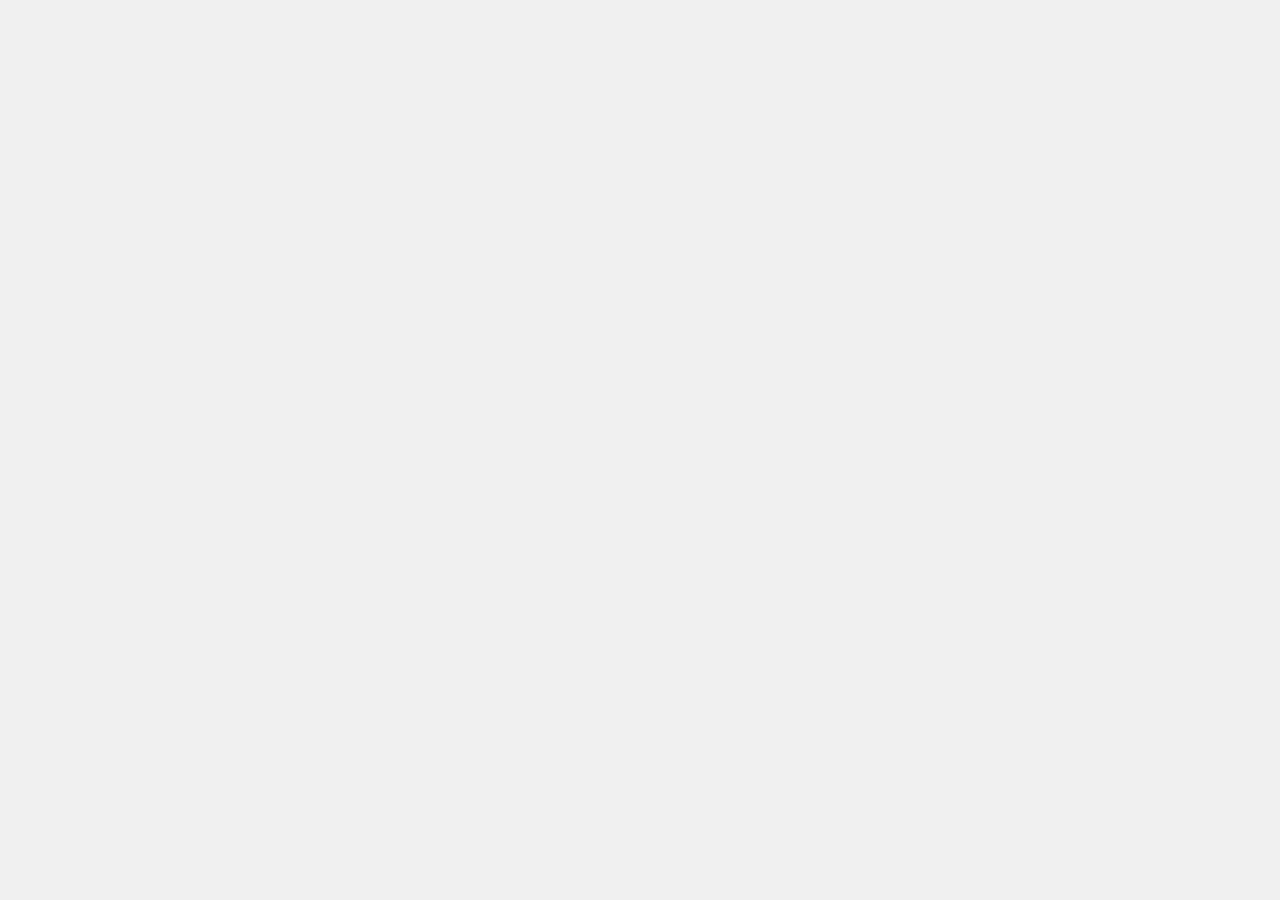
==== index.html @ 4c904f69 "seg2" ====
<!DOCTYPE html>
<html lang="es">

<head>
    <meta charset="UTF-8">
    <title>Constancia Libre de Deuda – Dinámica</title>
    <link rel="stylesheet" href="styles.css">
</head>


<body>

    <div id="loginView" style="text-align:center; margin-top:40px; display:none;">
        <h2>Acceso restringido</h2>
        <button onclick="login()">Ingresar</button>
    </div>
    <div id="app" style="display:none;">
        <div class="layout">

            <!-- Panel de formulario -->
            <section class="form-panel">
                <h1>Datos de la constancia</h1>

                <form id="deudaForm">
                    <label>
                        Fecha de la carta
                        <input type="date" id="inputFechaCarta" required>
                    </label>

                    <label>
                        Número de póliza
                        <input type="text" id="inputPoliza" required>
                    </label>

                    <label>
                        Fecha de inicio de vigencia
                        <input type="date" id="inputInicioVigencia" required>
                    </label>

                    <label>
                        Fecha final de vigencia
                        <input type="date" id="inputFinVigencia" required>
                    </label>

                    <label>
                        Fecha final de libre deuda
                        <input type="date" id="inputFinLibreDeuda" required>
                    </label>

                    <button type="button" id="btnActualizar">Actualizar carta</button>
                    <button type="button" onclick="window.print()">Imprimir / PDF</button>
                </form>
            </section>

            <!-- Panel de vista previa de la carta -->
            <section class="preview-panel">
                <div class="page">

                    <!-- Barra roja izquierda -->
                    <img src="rojo.jpg" alt="" class="barra-roja">

                    <!-- Logo La Caja arriba derecha -->
                    <img src="caja3.jpg" alt="La Caja de Ahorro y Seguro" class="logo-caja">

                    <!-- Fecha -->
                    <div class="fecha" id="fechaCarta">
                        Buenos Aires, 27 de octubre de 2025
                    </div>

                    <!-- Bloque referencia a la derecha -->
                    <div class="referencia">
                        <span>Ref.: Seguro de</span>
                        <span>Automotor Flota</span>
                        <span>Póliza N°</span>
                        <span id="polizaNumeroRef">5160027337603</span>
                    </div>

                    <!-- Contenido principal -->
                    <div class="contenido">
                        <p class="destinatario">
                            SRES: KOMPAS SRL
                        </p>

                        <div class="parrafos">
                            <p>
                                Nos dirigimos a Ustedes en representación de Caja de Seguros S.A., con el objeto de dar
                                respuesta a
                                vuestra solicitud de extensión de una constancia que les permita justificar
                                fehacientemente
                                ante
                                quien corresponda, el estado de pago de los premios de la póliza N°
                                <span id="polizaNumeroTexto">5160027337603</span>.
                            </p>

                            <p class="p2">
                                En tal sentido, les informamos que la póliza de referencia está adherida al débito
                                automático de
                                MACRO Suc.CENTRAL XXXXXXXXXXXXXXXXXX4841, tiene vigencia desde las 12hs del
                                <span id="fechaInicioVigenciaTexto">31/08/2025</span> hasta las 12hs del
                                <span id="fechaFinVigenciaTexto">28/02/2026</span> y se encuentra con sus pagos al día y
                                sin
                                deuda exigible hasta el <span id="fechaFinLibreDeudaTexto">28/11/2025</span> inclusive.
                            </p>

                            <p class="p3">
                                Sin otro particular, los saludamos muy atentamente.
                            </p>
                        </div>
                    </div>

                    <!-- Firma y bloque de cargo -->
                    <div class="firma-bloque">
                        <img src="firma2.jpg" alt="Firma" class="firma-img">
                        <div class="firma-linea"></div>
                        <p class="firmante">
                            Víctor Carpinelli<br>
                            Jefe de Servicios de Cobranzas<br>
                            Gerencia de Operaciones y Servicios<br>
                            de Negocio
                        </p>
                    </div>

                </div>
            </section>

        </div>
    </div>
    <script src="https://cdn.auth0.com/js/auth0-spa-js/2.5/auth0-spa-js.production.js"></script>
    <script src="auth.js"></script>
    <script src="script.js"></script>

</body>

</html>
---- styles.css ----
/* ---------- Layout general ---------- */

body {
    margin: 0;
    padding: 0;
    background: #f0f0f0;
    font-family: Arial, Helvetica, sans-serif;
}

.layout {
    display: flex;
    gap: 16px;
    padding: 16px;
    box-sizing: border-box;
}

/* Panel del formulario */
.form-panel {
    width: 280px;
    background: #ffffff;
    padding: 16px;
    box-shadow: 0 0 4px rgba(0, 0, 0, 0.1);
    box-sizing: border-box;
}

.form-panel h1 {
    font-size: 16px;
    margin-top: 0;
}

.form-panel form {
    display: flex;
    flex-direction: column;
    gap: 10px;
}

.form-panel label {
    display: flex;
    flex-direction: column;
    font-size: 13px;
}

.form-panel input {
    padding: 4px 6px;
    font-size: 13px;
    margin-top: 2px;
}

.form-panel button {
    margin-top: 6px;
    padding: 6px 8px;
    font-size: 13px;
    cursor: pointer;
}

/* Panel de vista previa */
.preview-panel {
    flex: 1;
    display: flex;
    justify-content: center;
    align-items: flex-start;
}

/* ---------- Hoja tamaño carta y carta en sí ---------- */

@page {
    size: letter;
    margin: 0;
}

.page {
    position: relative;
    width: 21.59cm;
    /* 8.5 in */
    height: 27.94cm;
    /* 11 in */
    margin: 0 auto;
    box-sizing: border-box;
    background: #ffffff;
    box-shadow: 0 0 6px rgba(0, 0, 0, 0.15);
}

/* Barra roja izquierda: ~1.6 cm x 0.34 cm */
.barra-roja {
    position: absolute;
    top: 2.8cm;
    left: 0;
    height: 1.60cm;
    width: 0.34cm;
    object-fit: fill;
}

/* Logo La Caja: ~1.77 cm x 1.48 cm */
.logo-caja {
    position: absolute;
    top: 1.41cm;
    right: 0.8cm;
    height: 1.75cm;
    width: 1.5cm;
    object-fit: fill;
}

/* Fecha */
.fecha {
    position: absolute;
    top: 3.94cm;
    right: 2.45cm;
    font-size: 10pt;
    font-weight: lighter;
}

/* Contenido principal */
.contenido {
    position: absolute;
    top: 7.5cm;
    left: 2.45cm;
    right: 1.75cm;
    font-size: 10.5pt;
    line-height: 1.1;
}

.destinatario {
    margin: 0 0 1cm 0;
    margin-top: -2cm;
    font-size: 10pt;
}

/* Bloque Ref */
.referencia {
    position: absolute;
    top: 5.9cm;
    right: 3.37cm;
    text-align: left;
    font-size: 10pt;
    line-height: 1.15;
}

.referencia span {
    display: block;
}

.parrafos {
    margin-top: 2.7cm;
}

.parrafos p {
    margin: 0 0 6pt 0;
    font-size: 10.1pt;
    text-align: justify;
    line-height: 1.18;
}

.parrafos .p2 {
    margin-top: 0.5cm;
    margin-right: 0.5cm;
    line-height: 1.1;
    font-size: 10pt;
    text-align: left;
}

.parrafos .p3 {
    margin-top: 0.45cm;
    font-size: 10pt;
    text-align: left;
}

/* Firma */
.firma-bloque {
    position: absolute;
    margin-top: 14cm;
    left: 13.4cm;
    text-align: center;
    font-size: 10.5pt;
}

.firma-img {
    height: 2.01cm;
    width: 2.81cm;
    object-fit: fill;
    display: block;
    margin: 0 auto 0.3cm auto;
}

.firma-linea {
    border-color: black;
    border-width: 1pt;
    border-style: solid;
    width: 6cm;
    margin: 0.5cm auto 0.1cm auto;
}

.firmante {
    margin: 0.1cm 0 0 0;
    line-height: 1.1;
    font-size: 10pt;
    font-weight: 540;
}

/* En modo impresión, ocultar panel de formulario y sombras */
@media print {
    body {
        background: #ffffff;
    }

    .layout {
        padding: 0;
    }

    .form-panel {
        display: none;
    }

    .page {
        box-shadow: none;
    }
}
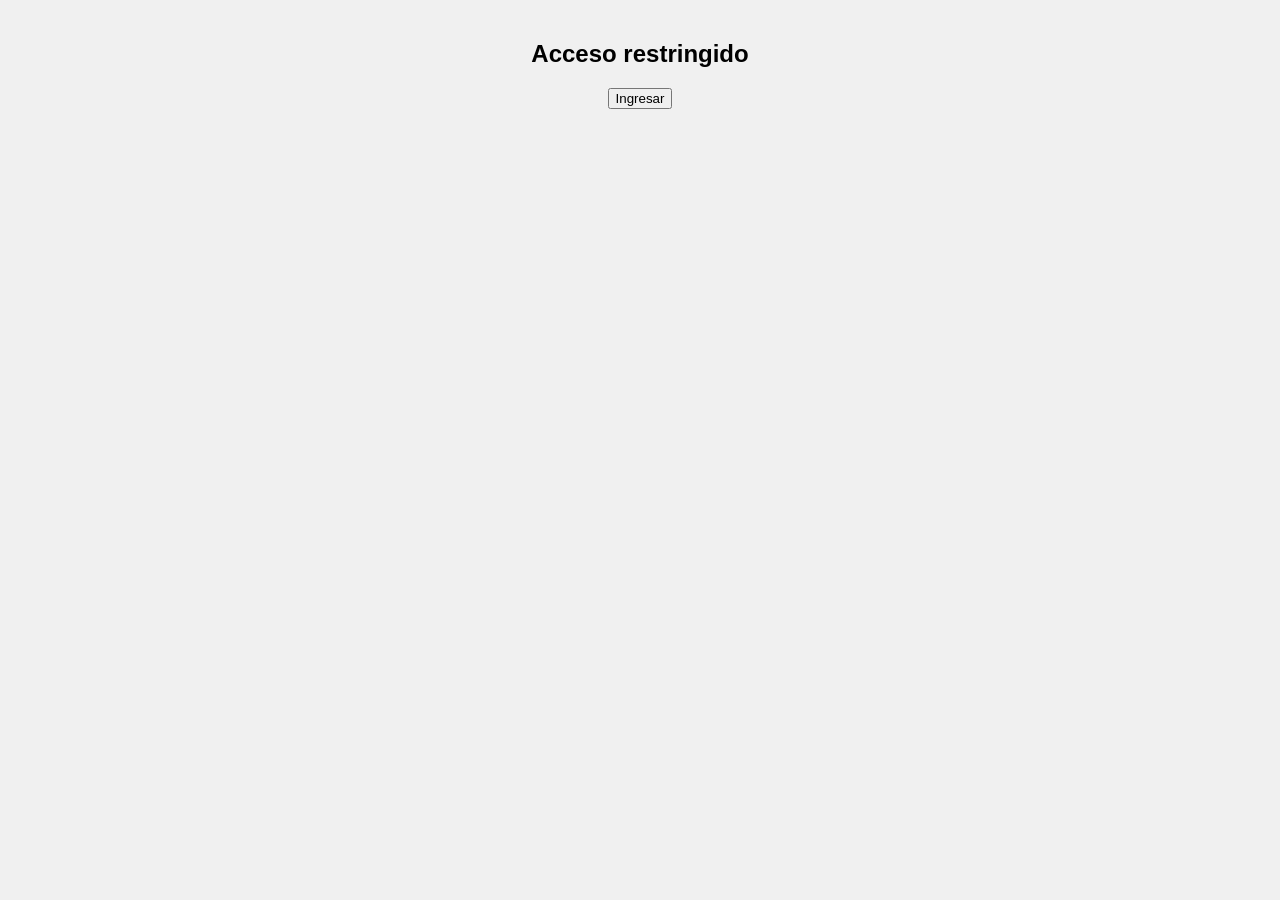
==== commit ee056f73: "seg4" ====
--- a/index.html
+++ b/index.html
@@ -125,7 +125,6 @@
 
         </div>
     </div>
-    <script src="https://cdn.auth0.com/js/auth0-spa-js/2.5/auth0-spa-js.production.js"></script>
     <script src="auth.js"></script>
     <script src="script.js"></script>
 
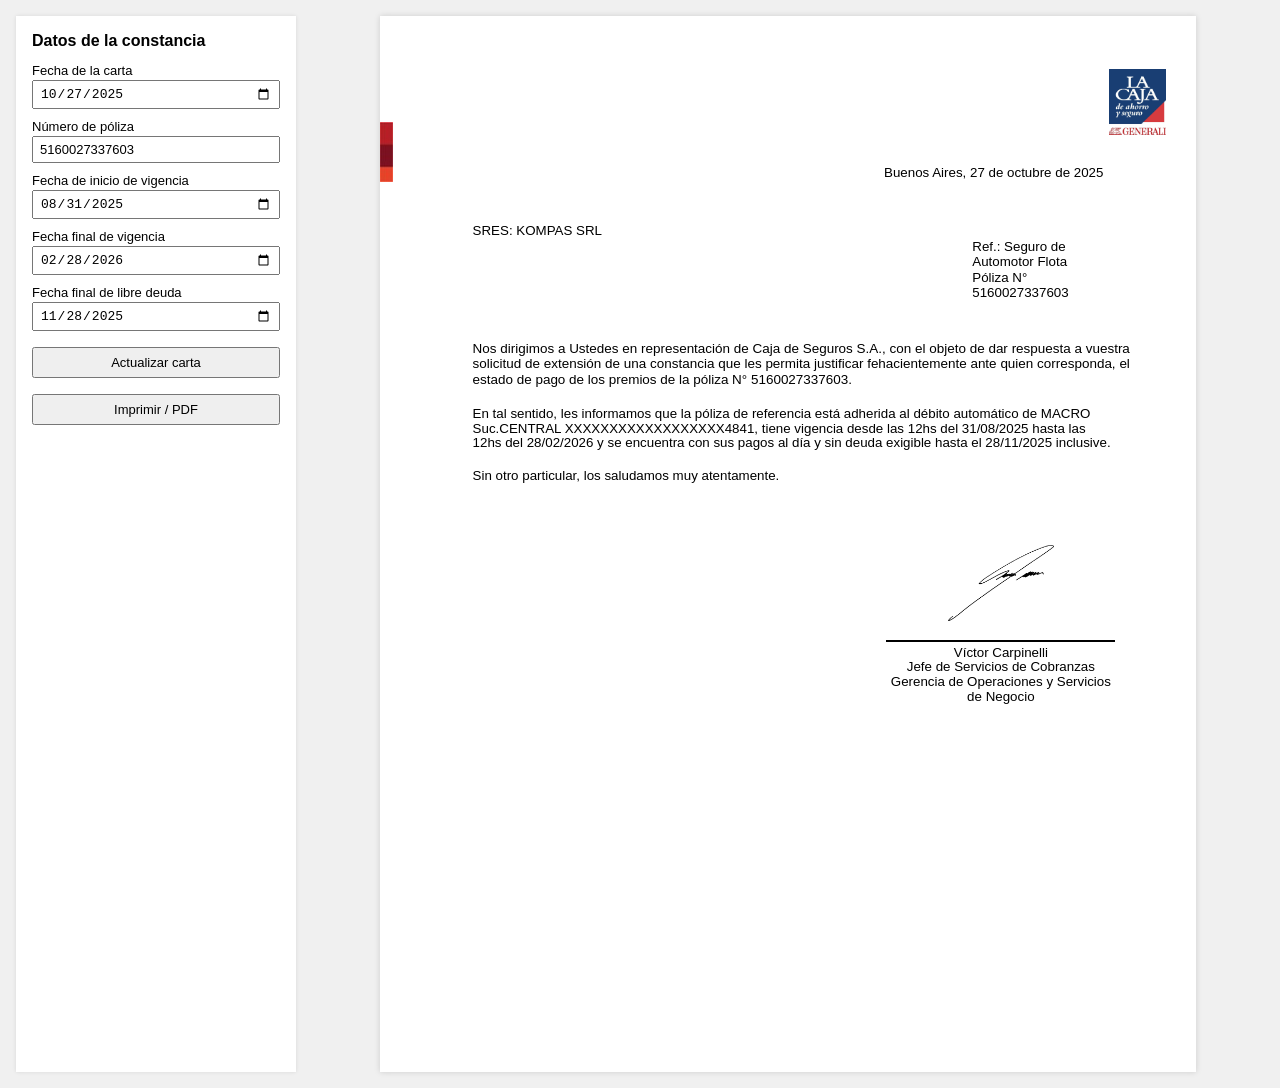
==== commit 8cea64b8: "sin seguridad" ====
--- a/index.html
+++ b/index.html
@@ -14,7 +14,7 @@
         <h2>Acceso restringido</h2>
         <button onclick="login()">Ingresar</button>
     </div>
-    <div id="app" style="display:none;">
+    <div id="app" style="display:block;">
         <div class="layout">
 
             <!-- Panel de formulario -->
@@ -128,6 +128,9 @@
     <script src="auth.js"></script>
     <script src="script.js"></script>
 
+
+    <script src="config.js"></script>
+
 </body>
 
 </html>
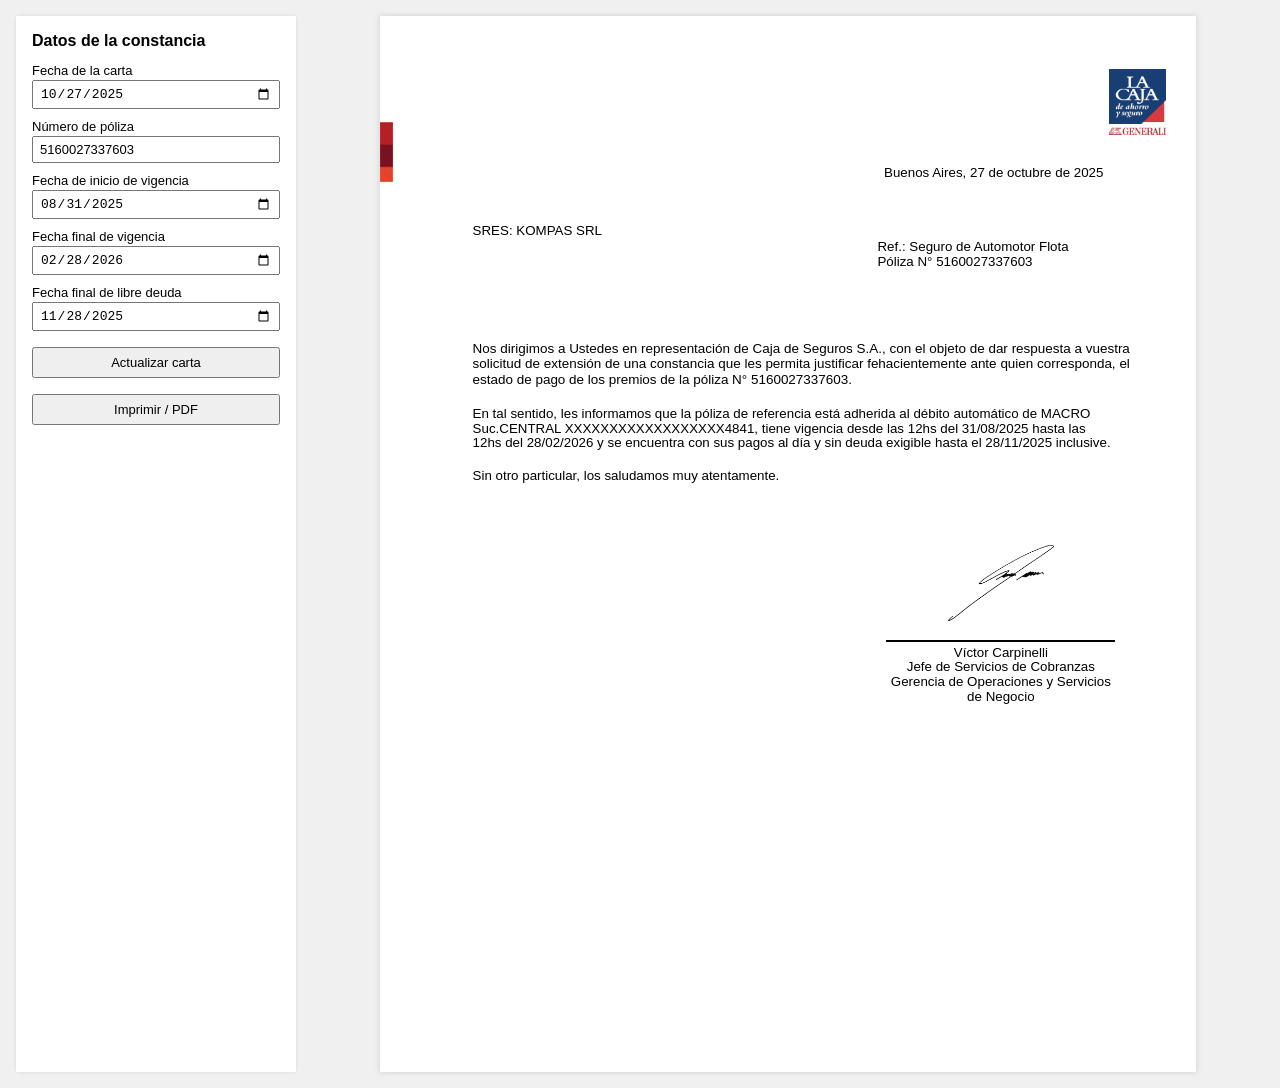
==== commit 72d8e8d6: "ref cambio" ====
--- a/index.html
+++ b/index.html
@@ -69,10 +69,10 @@
 
                     <!-- Bloque referencia a la derecha -->
                     <div class="referencia">
-                        <span>Ref.: Seguro de</span>
-                        <span>Automotor Flota</span>
-                        <span>Póliza N°</span>
-                        <span id="polizaNumeroRef">5160027337603</span>
+                        <side>Ref.: Seguro de Automotor Flota</side>
+                        <side>Póliza N°
+                            <span id="polizaNumeroRef">5160027337603</span>
+                        </side>
                     </div>
 
                     <!-- Contenido principal -->
--- a/styles.css
+++ b/styles.css
@@ -135,7 +135,7 @@
     line-height: 1.15;
 }
 
-.referencia span {
+.referencia side {
     display: block;
 }
 
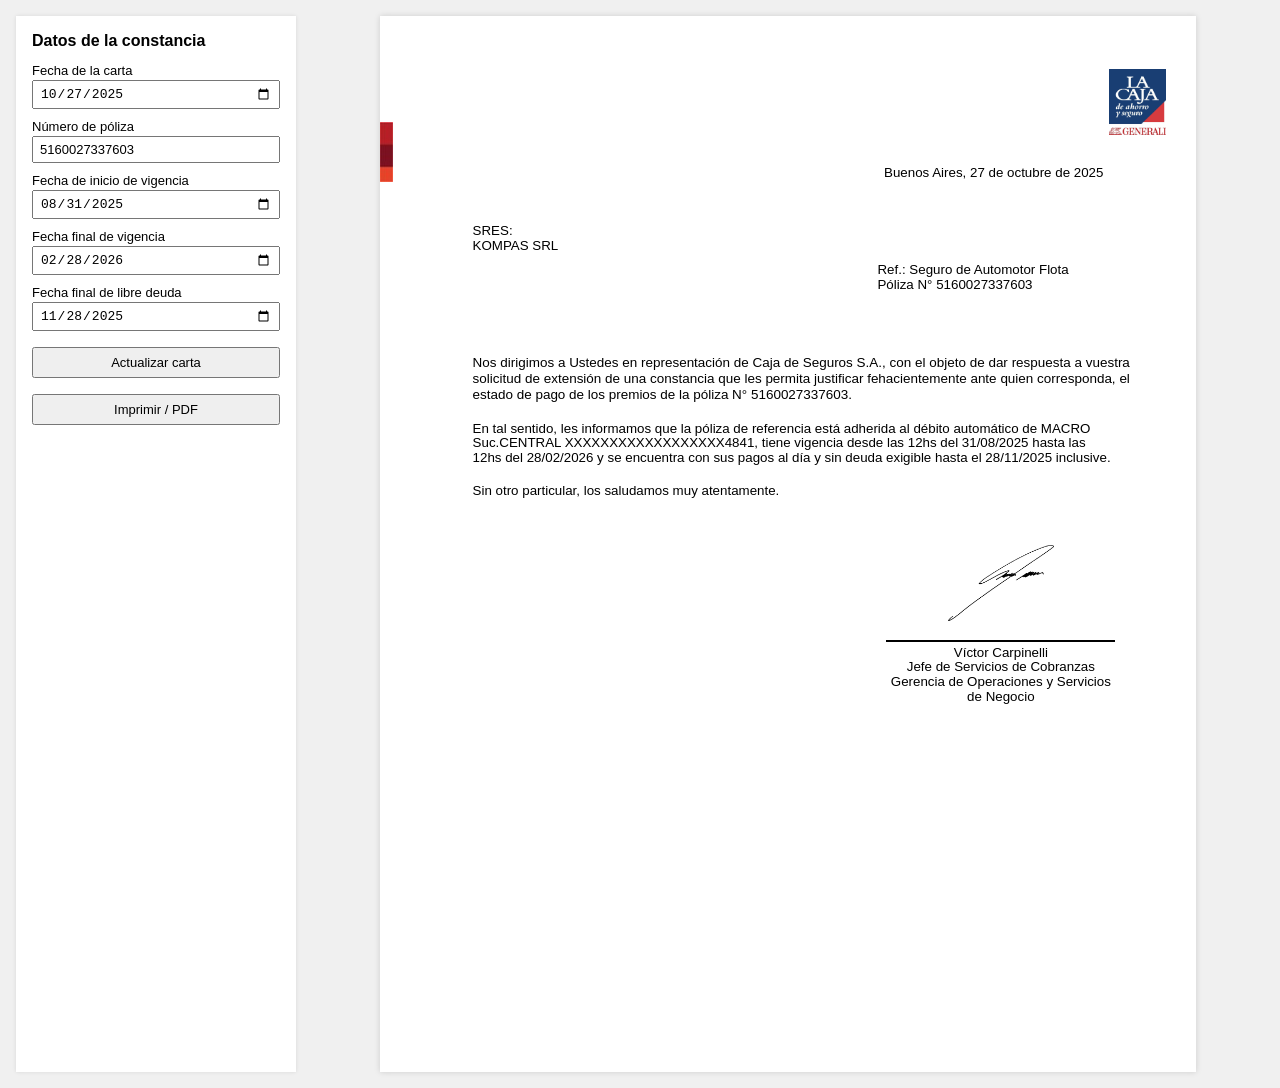
==== commit 147ef2f8: "destinatario mod" ====
--- a/index.html
+++ b/index.html
@@ -77,13 +77,15 @@
 
                     <!-- Contenido principal -->
                     <div class="contenido">
-                        <p class="destinatario">
-                            SRES: KOMPAS SRL
-                        </p>
+                        <side class="destinatario">
+                            <span>SRES:</span>
+                            <span>KOMPAS SRL</span>
+                        </side>
 
                         <div class="parrafos">
                             <p>
-                                Nos dirigimos a Ustedes en representación de Caja de Seguros S.A., con el objeto de dar
+                                Nos dirigimos a Ustedes en representación de Caja de Seguros S.A., con el objeto de
+                                dar
                                 respuesta a
                                 vuestra solicitud de extensión de una constancia que les permita justificar
                                 fehacientemente
@@ -97,9 +99,11 @@
                                 automático de
                                 MACRO Suc.CENTRAL XXXXXXXXXXXXXXXXXX4841, tiene vigencia desde las 12hs del
                                 <span id="fechaInicioVigenciaTexto">31/08/2025</span> hasta las 12hs del
-                                <span id="fechaFinVigenciaTexto">28/02/2026</span> y se encuentra con sus pagos al día y
+                                <span id="fechaFinVigenciaTexto">28/02/2026</span> y se encuentra con sus pagos al
+                                día y
                                 sin
-                                deuda exigible hasta el <span id="fechaFinLibreDeudaTexto">28/11/2025</span> inclusive.
+                                deuda exigible hasta el <span id="fechaFinLibreDeudaTexto">28/11/2025</span>
+                                inclusive.
                             </p>
 
                             <p class="p3">
--- a/styles.css
+++ b/styles.css
@@ -120,15 +120,20 @@
 }
 
 .destinatario {
+    display: block;
     margin: 0 0 1cm 0;
     margin-top: -2cm;
     font-size: 10pt;
 }
 
+.destinatario span {
+    display: block;
+}
+
 /* Bloque Ref */
 .referencia {
     position: absolute;
-    top: 5.9cm;
+    top: 6.5cm;
     right: 3.37cm;
     text-align: left;
     font-size: 10pt;
@@ -138,6 +143,7 @@
 .referencia side {
     display: block;
 }
+
 
 .parrafos {
     margin-top: 2.7cm;
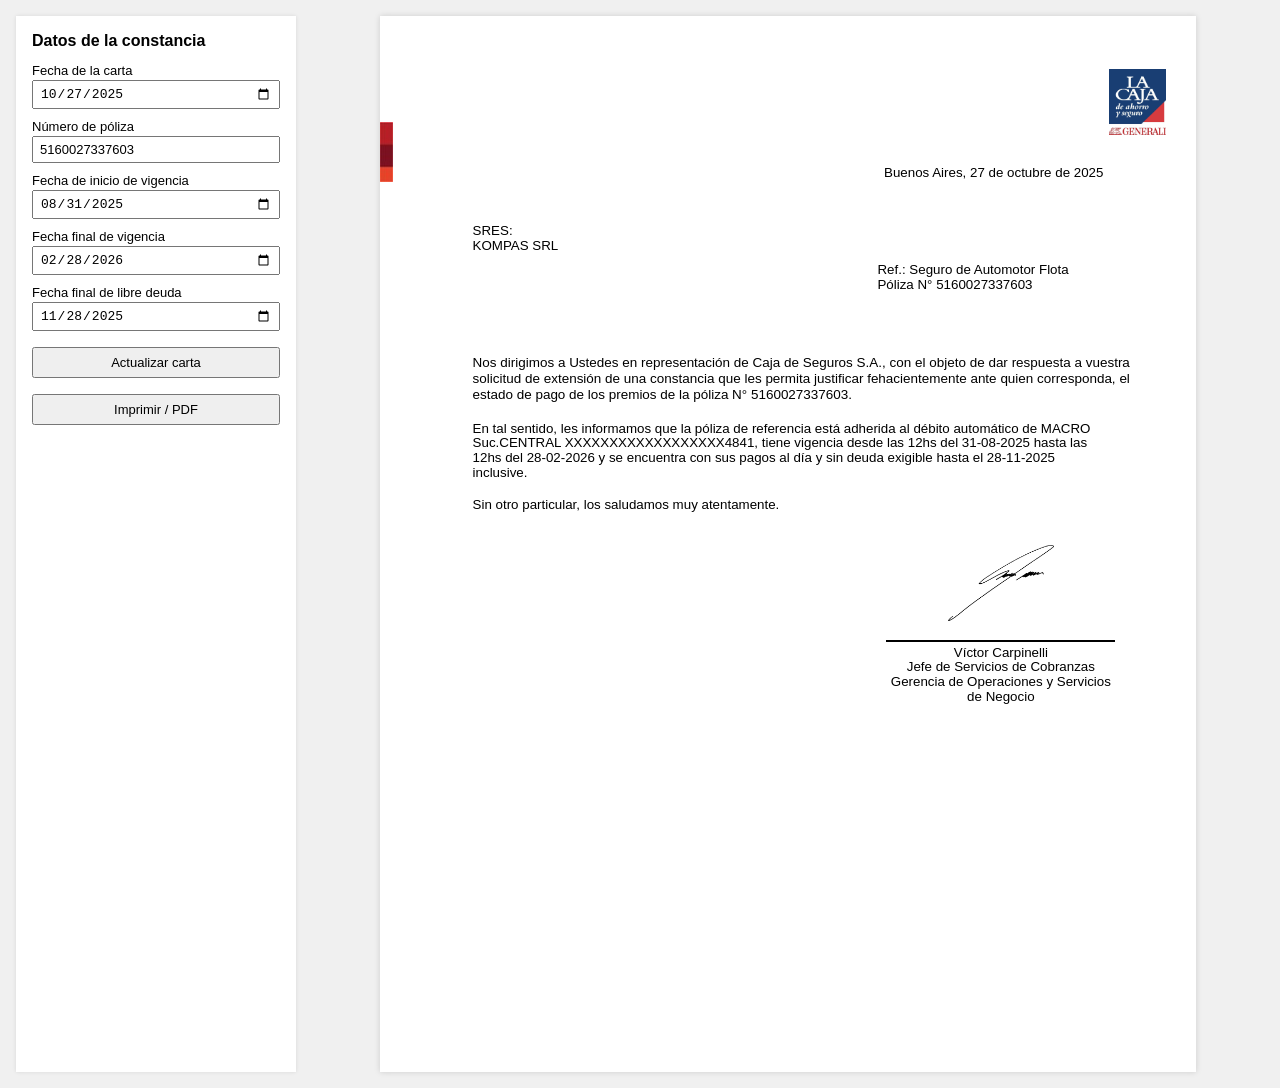
==== commit b521ccb3: "nombre-Impresion" ====
--- a/index.html
+++ b/index.html
@@ -48,7 +48,7 @@
                     </label>
 
                     <button type="button" id="btnActualizar">Actualizar carta</button>
-                    <button type="button" onclick="window.print()">Imprimir / PDF</button>
+                    <button type="button" id="btnImprimir" onclick="imprimirConNombre()">Imprimir / PDF</button>
                 </form>
             </section>
 
@@ -132,9 +132,6 @@
     <script src="auth.js"></script>
     <script src="script.js"></script>
 
-
-    <script src="config.js"></script>
-
 </body>
 
 </html>
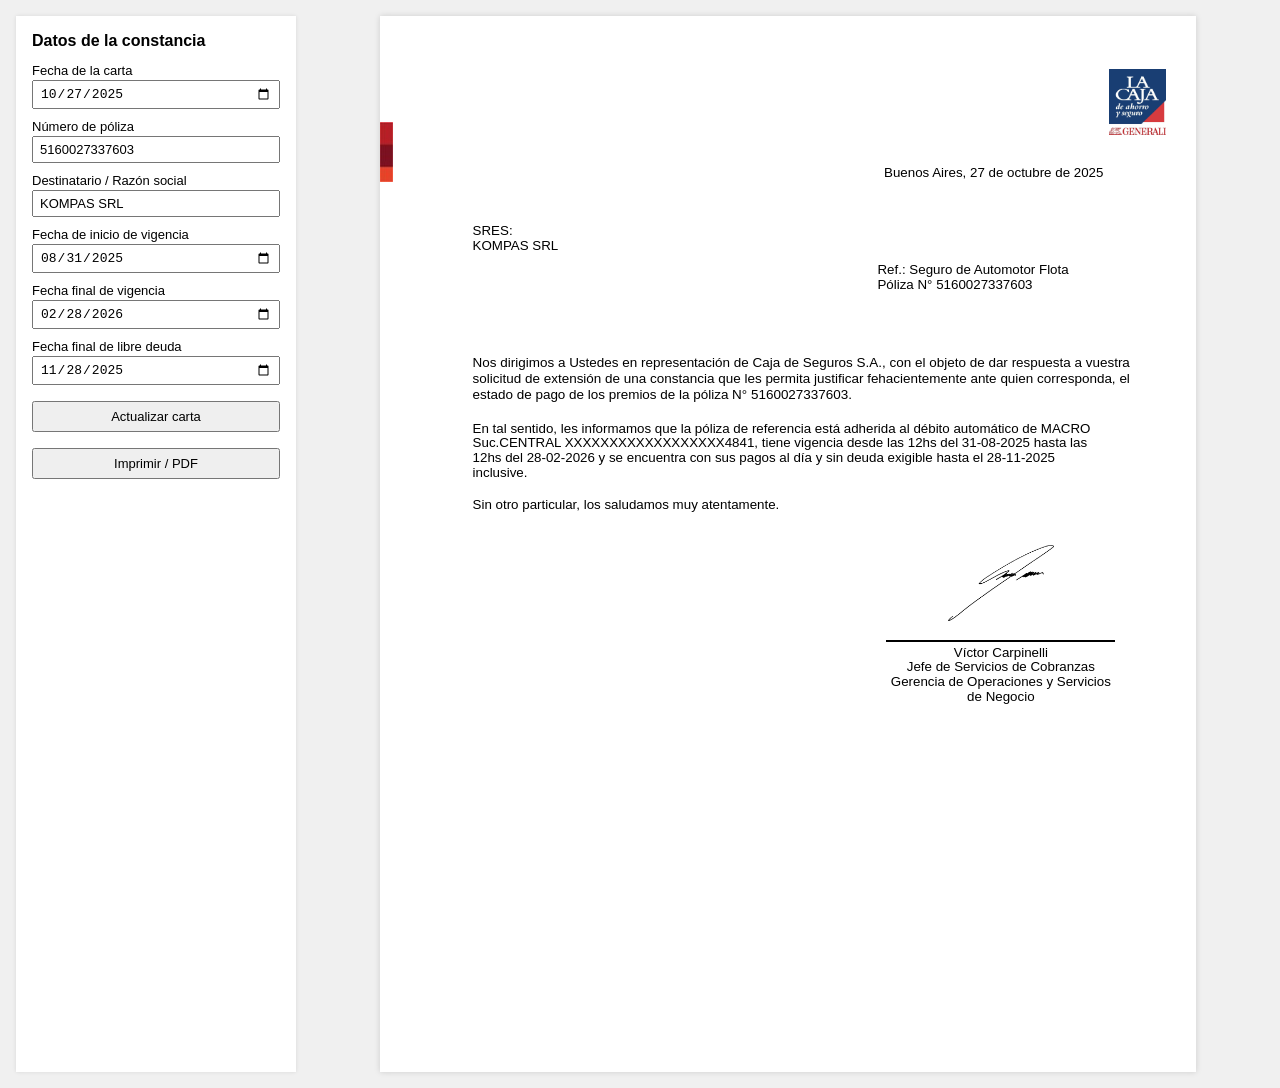
==== commit ef10a794: "karlos" ====
--- a/index.html
+++ b/index.html
@@ -30,6 +30,11 @@
                     <label>
                         Número de póliza
                         <input type="text" id="inputPoliza" required>
+                    </label>
+
+                    <label>
+                        Destinatario / Razón social
+                        <input type="text" id="inputDestinatario" required>
                     </label>
 
                     <label>
@@ -79,7 +84,7 @@
                     <div class="contenido">
                         <side class="destinatario">
                             <span>SRES:</span>
-                            <span>KOMPAS SRL</span>
+                            <span id="destinatarioNombre">Karlos SRL</span>
                         </side>
 
                         <div class="parrafos">
